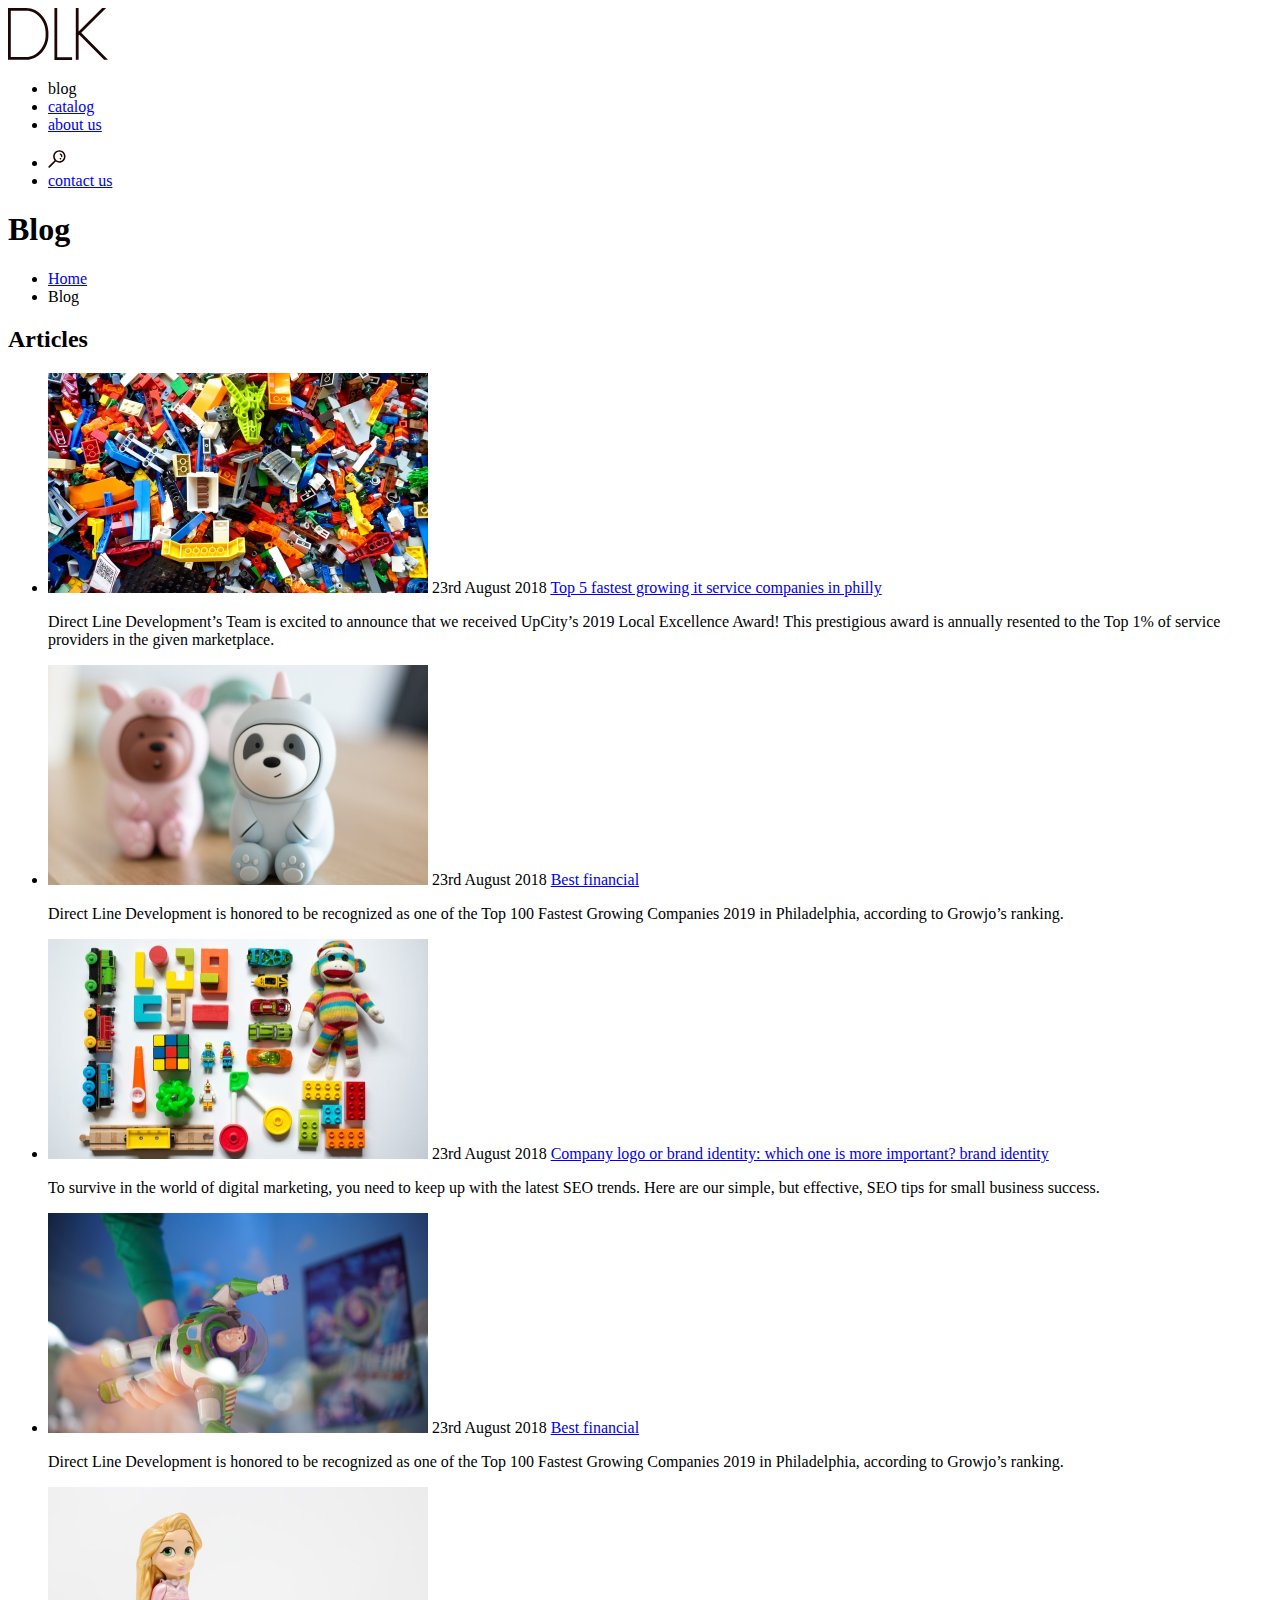
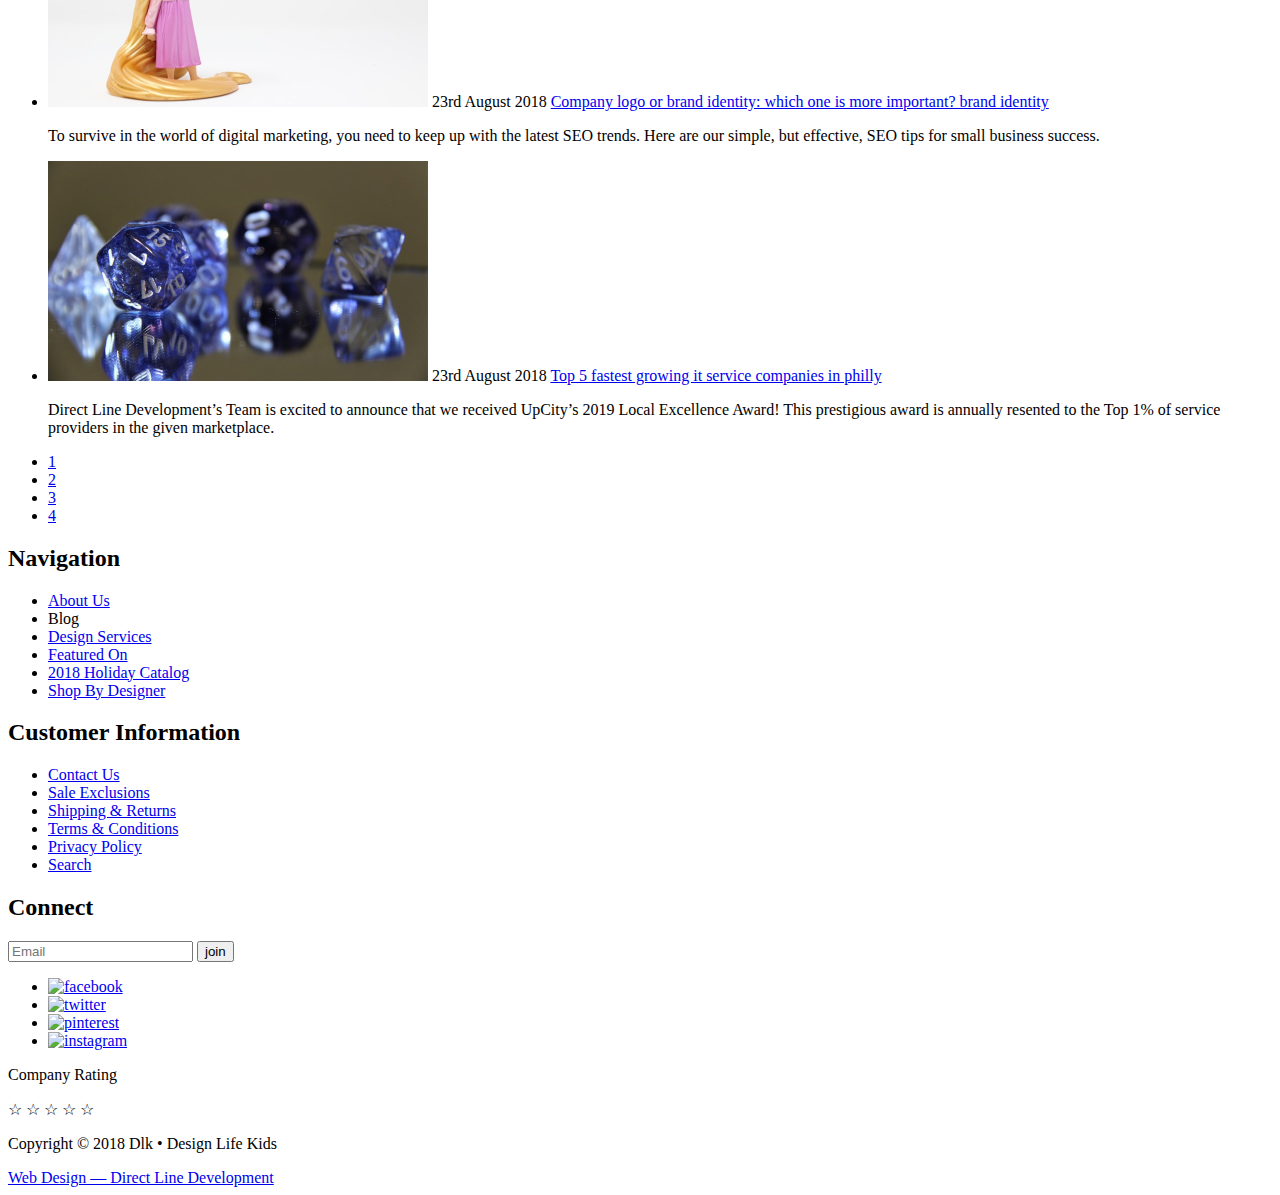
==== folders/Blog/index.html @ 5eca7ed5 "страница Blog" ====
<!DOCTYPE html>
<html lang="en">
  <head>
    <meta charset="UTF-8">
    <title>Design Life Kids</title>
  </head>
  <body>
    <header>
      <a href="/Index.html">
        <img class="header-log" src="/images/logo.svg" alt="logo">
      </a>
      <nav class="header-nav">
        <ul>
          <li>blog</li>
          <li><a class="link" href="/folders/CategoryProducts/index.html">catalog</a></li>
          <li><a class="link" href="#">about us</a></li>
        </ul>
        <ul>
          <li><a href="#">
            <img class="header-button header-search-button" src="/images/search.svg" alt="search">
          </a></li>
          <li><a class="link" href="/folders/Contact  Us/Index.html">contact us</a></li>
        </ul>
      </nav>
    </header> 
    <main>
      <h1 class="title">Blog</h1>
      <div class="breadcrumbs">
        <ul class="breadcrumbs">
          <li><a class="breadcrumbs-link" href="/Index.html">Home</a></li>
          <li>Blog</li>
        </ul>
      </div>
      <article class="blogs">
        <h2 class="hidden">Articles</h2>
        <ul>
          <li class="blog">
            <img class="blog-img" src="/images/blog1.jpg" alt="Top 5 companies">
          <span class="blog-date">23rd August 2018</span>
          <a class="blog-link" href="#">Top 5 fastest growing it
          service companies in philly</a>
          <p class="blog-text">Direct Line Development’s Team is excited to
            announce that we received UpCity’s 2019 Local
            Excellence Award! This prestigious award is annually
            resented to the Top 1% of service providers in the
            given marketplace.</p>
          </li>
          <li class="blog">
            <img class="blog-img" src="/images/blog2.jpg" alt="Best financial">
          <span class="blog-date">23rd August 2018</span>
          <a class="blog-link" href="#">Best financial</a>
            <p class="blog-text">Direct Line Development is honored to be recognized
              as one of the Top 100 Fastest Growing Companies 2019
              in Philadelphia, according to Growjo’s ranking.</p>
          </li>
          <li class="blog">
            <img class="blog-img" src="/images/blog3.jpg" alt="Brand identity">
          <span class="blog-date">23rd August 2018</span>
          <a class="blog-link" href="#">Company logo or brand identity:
            which one is more important? brand identity</a>
            <p class="blog-text">To survive in the world of digital marketing, you
            need to keep up with the latest SEO trends. Here are
            our simple, but effective, SEO tips for small business success.</p>
          </li>
          <li class="blog">
            <img class="blog-img" src="/images/blog4.jpg" alt="Best financial">
          <span class="blog-date">23rd August 2018</span>
          <a class="blog-link" href="#">Best financial</a>
            <p class="blog-text">Direct Line Development is honored to be recognized
              as one of the Top 100 Fastest Growing Companies 2019
              in Philadelphia, according to Growjo’s ranking.</p>
          </li>  
          <li class="blog">
            <img class="blog-img" src="/images/blog5.jpg" alt="Brand identity">
          <span class="blog-date">23rd August 2018</span>
          <a class="blog-link" href="#">Company logo or brand identity:
            which one is more important? brand identity</a>
            <p class="blog-text">To survive in the world of digital marketing, you
            need to keep up with the latest SEO trends. Here are
            our simple, but effective, SEO tips for small business success.</p>
          </li>
          <li class="blog">
            <img class="blog-img" src="/images/blog6.jpg" alt="Top 5 companies">
          <span class="blog-date">23rd August 2018</span>
          <a class="blog-link" href="#">Top 5 fastest growing it
          service companies in philly</a>
          <p class="blog-text">Direct Line Development’s Team is excited to
            announce that we received UpCity’s 2019 Local
            Excellence Award! This prestigious award is annually
            resented to the Top 1% of service providers in the
            given marketplace.</p>
          </li>
        </ul>
      </article>
      <ul class="pagination-list">
        <li><a class="pagination-link-active" href="#">1</a></li>
        <li><a class="pagination-link" href="#">2</a></li>
        <li><a class="pagination-link" href="#">3</a></li>
        <li><a class="pagination-link" href="#">4</a></li>
      </ul>
    </main>
    <footer class="footer">
        <section class="navigation">
          <h2 class="navigation-title">Navigation</h2>
          <ul class="navigation-list">
            <li><a class="navigation-link" href="#">About Us</a></li>
            <li>Blog</li>
            <li><a class="navigation-link" href="#">Design Services</a></li>
            <li><a class="navigation-link" href="#">Featured On</a></li>
            <li><a class="navigation-link" href="#">2018 Holiday Catalog</a></li>
            <li><a class="navigation-link" href="#">Shop By Designer</a></li>          
          </ul>
        </section>
        <section class="customer-information">
          <h2 class="customer-information-title">Customer Information</h2>
          <ul class="customer-information-list">
            <li><a class="customer-information-link" href="#">Contact Us</a></li>
            <li><a class="customer-information-link" href="#">Sale Exclusions</a></li>
            <li><a class="customer-information-link" href="#">Shipping & Returns</a></li>
            <li><a class="customer-information-link" href="#">Terms & Conditions</a></li>
            <li><a class="customer-information-link" href="#">Privacy Policy</a></li>
            <li><a class="customer-information-link" href="#">Search</a></li>
          </ul>
        </section>
        <section class="connect">
          <h2 class="connect-title">Connect</h2>
          <form action="#">          
            <input placeholder="Email" id="email" type="email" name="email">       
            <button type="submit">join</button>          
          </form>
          <ul class="social_link">
            <li><a href="#"><img class="social-img" src="/images/facebook.svg" alt="facebook" aria-label="facebook"></a></li>
            <li><a href="#"><img class="social-img" src="/images/twitter.svg" alt="twitter" aria-label="twitter"></a></li>
            <li><a href="#"><img class="social-img" src="/images/pinterest.svg" alt="pinterest" aria-label="pinterest"></a></li>
            <li><a href="#"><img class="social-img" src="/images/instagram.svg" alt="instagram" aria-label="instagram"></a></li>
          </ul>
        </section>
        <div class="rating">
          <p class="rating">Company Rating</p>
          <span class="rating">&#9734;</span>
          <span class="rating">&#9734;</span>
          <span class="rating">&#9734;</span>
          <span class="rating">&#9734;</span>
          <span class="rating">&#9734;</span>
        </div>
        <p class="copyright">Copyright © 2018 Dlk • Design Life Kids</p>
        <a class="web design-link" href="#">Web Design — Direct Line Development</a>
    </footer>
  </body>
</html>
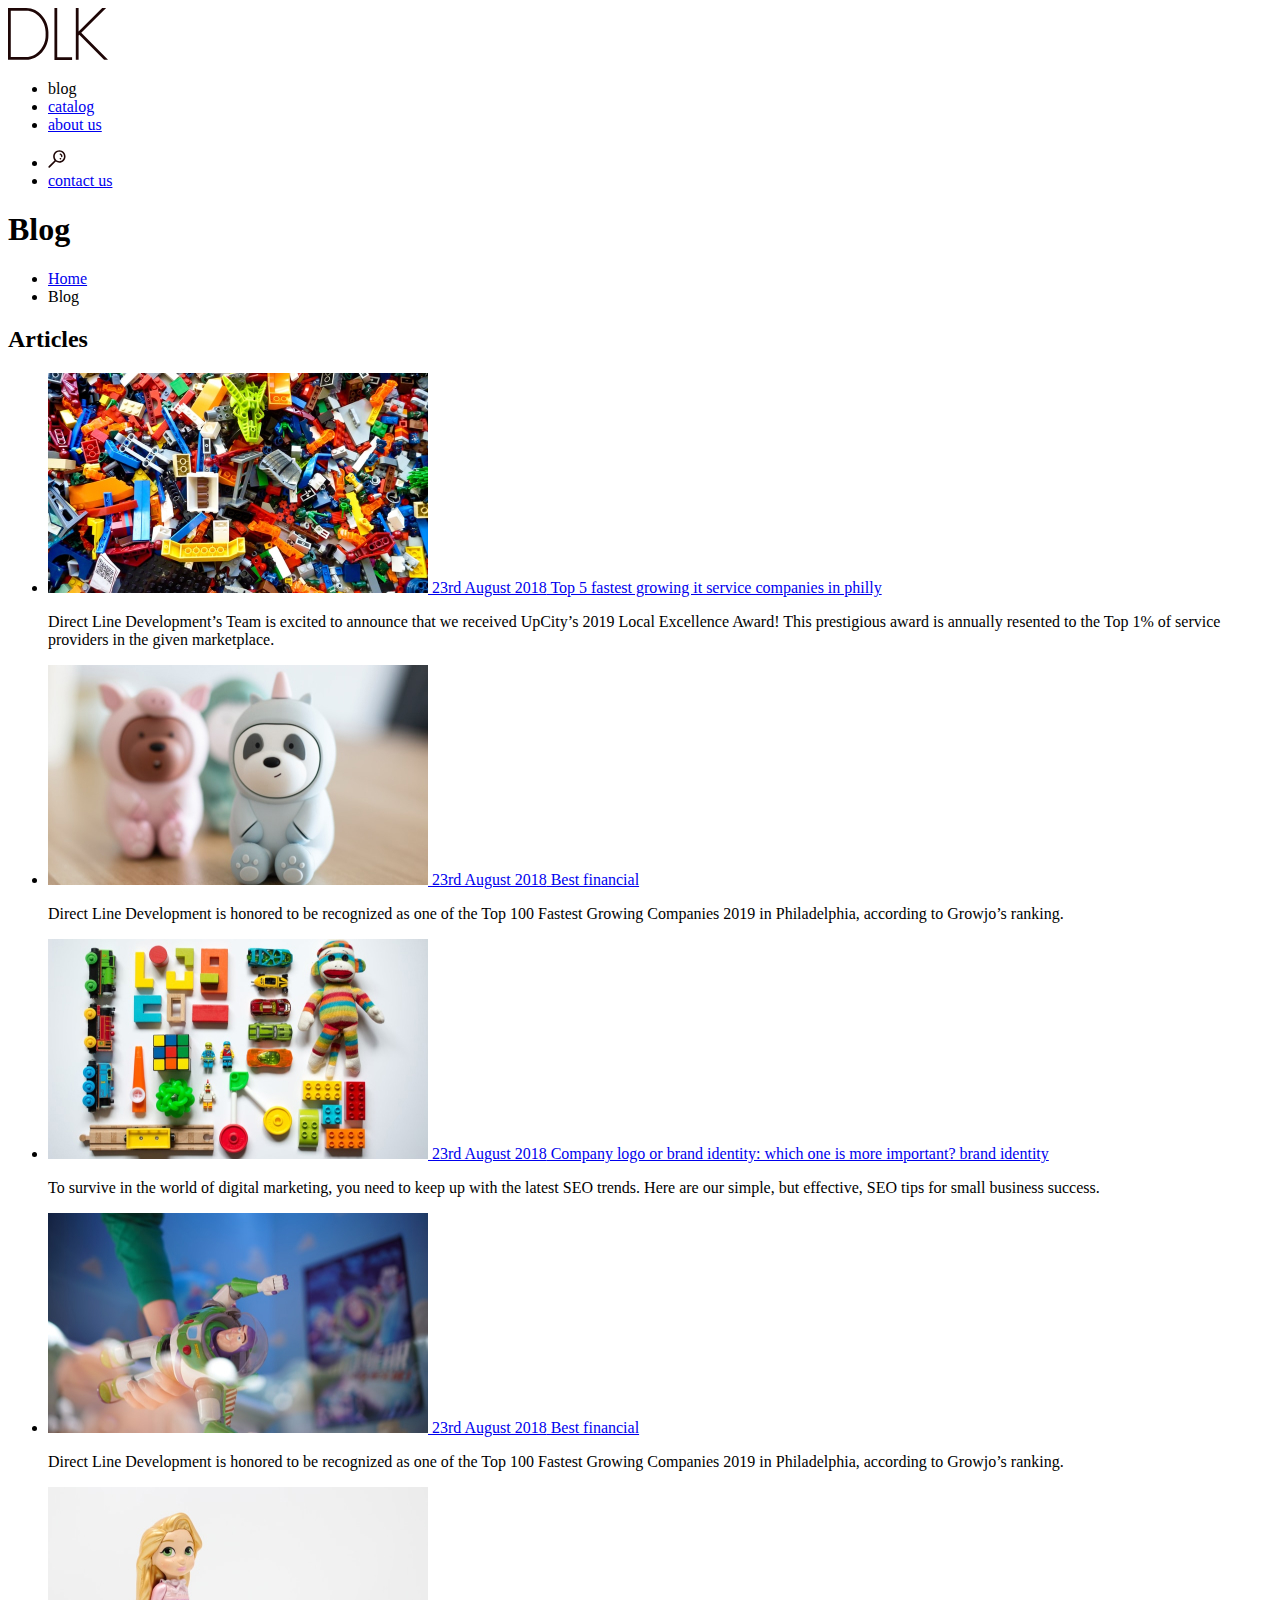
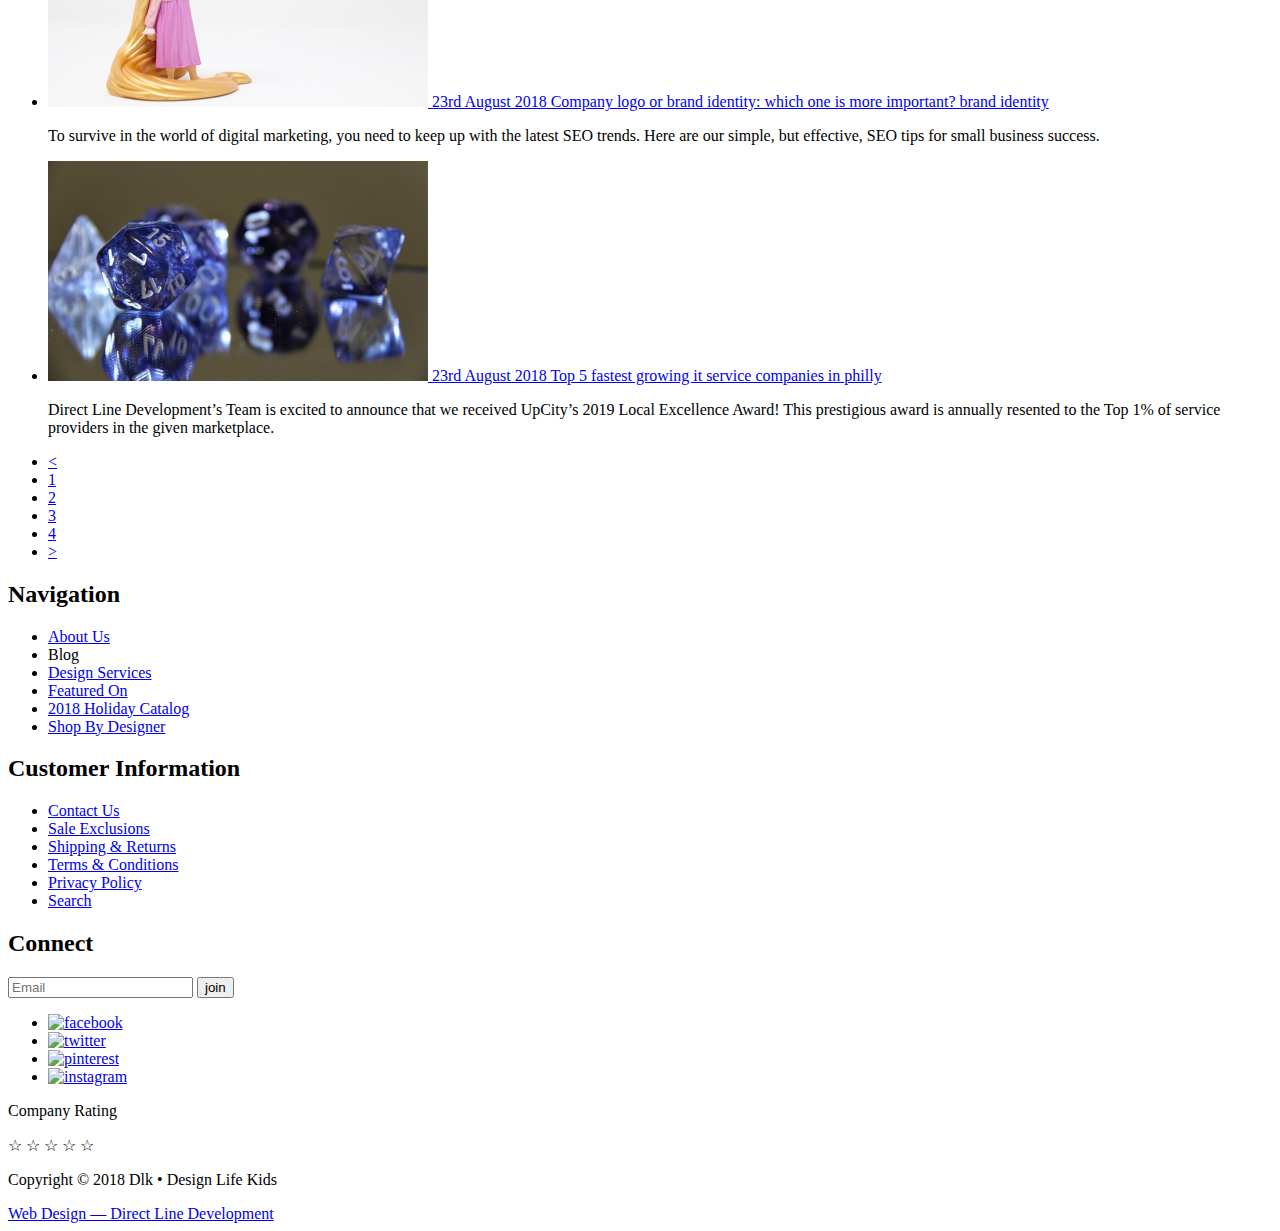
==== commit 79f80173: "добавил кнопки/ссылки вперед/назад" ====
--- a/folders/Blog/index.html
+++ b/folders/Blog/index.html
@@ -35,10 +35,11 @@
         <h2 class="hidden">Articles</h2>
         <ul>
           <li class="blog">
+          <a class="blog-link" href="#">
             <img class="blog-img" src="/images/blog1.jpg" alt="Top 5 companies">
-          <span class="blog-date">23rd August 2018</span>
-          <a class="blog-link" href="#">Top 5 fastest growing it
-          service companies in philly</a>
+            <span class="blog-date">23rd August 2018</span>
+            Top 5 fastest growing it service companies in philly
+          </a>
           <p class="blog-text">Direct Line Development’s Team is excited to
             announce that we received UpCity’s 2019 Local
             Excellence Award! This prestigious award is annually
@@ -46,44 +47,55 @@
             given marketplace.</p>
           </li>
           <li class="blog">
+          <a class="blog-link" href="#">
             <img class="blog-img" src="/images/blog2.jpg" alt="Best financial">
-          <span class="blog-date">23rd August 2018</span>
-          <a class="blog-link" href="#">Best financial</a>
+            <span class="blog-date">23rd August 2018</span>
+            Best financial
+          </a>
             <p class="blog-text">Direct Line Development is honored to be recognized
               as one of the Top 100 Fastest Growing Companies 2019
-              in Philadelphia, according to Growjo’s ranking.</p>
+              in Philadelphia, according to Growjo’s ranking.
+            </p>
           </li>
           <li class="blog">
+          <a class="blog-link" href="#">
             <img class="blog-img" src="/images/blog3.jpg" alt="Brand identity">
-          <span class="blog-date">23rd August 2018</span>
-          <a class="blog-link" href="#">Company logo or brand identity:
-            which one is more important? brand identity</a>
+            <span class="blog-date">23rd August 2018</span>
+          Company logo or brand identity: which one is more important? brand identity
+          </a>
+            <p class="blog-text">To survive in the world of digital marketing, you
+              need to keep up with the latest SEO trends. Here are
+              our simple, but effective, SEO tips for small business success.
+            </p>
+          </li>
+          <li class="blog">
+          <a class="blog-link" href="#">
+            <img class="blog-img" src="/images/blog4.jpg" alt="Best financial">
+            <span class="blog-date">23rd August 2018</span>
+          Best financial
+          </a>
+            <p class="blog-text">Direct Line Development is honored to be recognized
+              as one of the Top 100 Fastest Growing Companies 2019
+              in Philadelphia, according to Growjo’s ranking.
+            </p>
+          </li>  
+          <li class="blog">
+          <a class="blog-link" href="#">
+            <img class="blog-img" src="/images/blog5.jpg" alt="Brand identity">
+            <span class="blog-date">23rd August 2018</span>
+          Company logo or brand identity: which one is more important? brand identity
+          </a>
             <p class="blog-text">To survive in the world of digital marketing, you
             need to keep up with the latest SEO trends. Here are
-            our simple, but effective, SEO tips for small business success.</p>
+            our simple, but effective, SEO tips for small business success.
+            </p>
           </li>
           <li class="blog">
-            <img class="blog-img" src="/images/blog4.jpg" alt="Best financial">
-          <span class="blog-date">23rd August 2018</span>
-          <a class="blog-link" href="#">Best financial</a>
-            <p class="blog-text">Direct Line Development is honored to be recognized
-              as one of the Top 100 Fastest Growing Companies 2019
-              in Philadelphia, according to Growjo’s ranking.</p>
-          </li>  
-          <li class="blog">
-            <img class="blog-img" src="/images/blog5.jpg" alt="Brand identity">
-          <span class="blog-date">23rd August 2018</span>
-          <a class="blog-link" href="#">Company logo or brand identity:
-            which one is more important? brand identity</a>
-            <p class="blog-text">To survive in the world of digital marketing, you
-            need to keep up with the latest SEO trends. Here are
-            our simple, but effective, SEO tips for small business success.</p>
-          </li>
-          <li class="blog">
+          <a class="blog-link" href="#">
             <img class="blog-img" src="/images/blog6.jpg" alt="Top 5 companies">
-          <span class="blog-date">23rd August 2018</span>
-          <a class="blog-link" href="#">Top 5 fastest growing it
-          service companies in philly</a>
+            <span class="blog-date">23rd August 2018</span>
+          Top 5 fastest growing it service companies in philly
+          </a>
           <p class="blog-text">Direct Line Development’s Team is excited to
             announce that we received UpCity’s 2019 Local
             Excellence Award! This prestigious award is annually
@@ -93,10 +105,13 @@
         </ul>
       </article>
       <ul class="pagination-list">
+        <li><a class="pagination-button" href="#"><</a></li> 
         <li><a class="pagination-link-active" href="#">1</a></li>
         <li><a class="pagination-link" href="#">2</a></li>
         <li><a class="pagination-link" href="#">3</a></li>
         <li><a class="pagination-link" href="#">4</a></li>
+        <li><a class="pagination-button" href="#">></a></li> 
+
       </ul>
     </main>
     <footer class="footer">
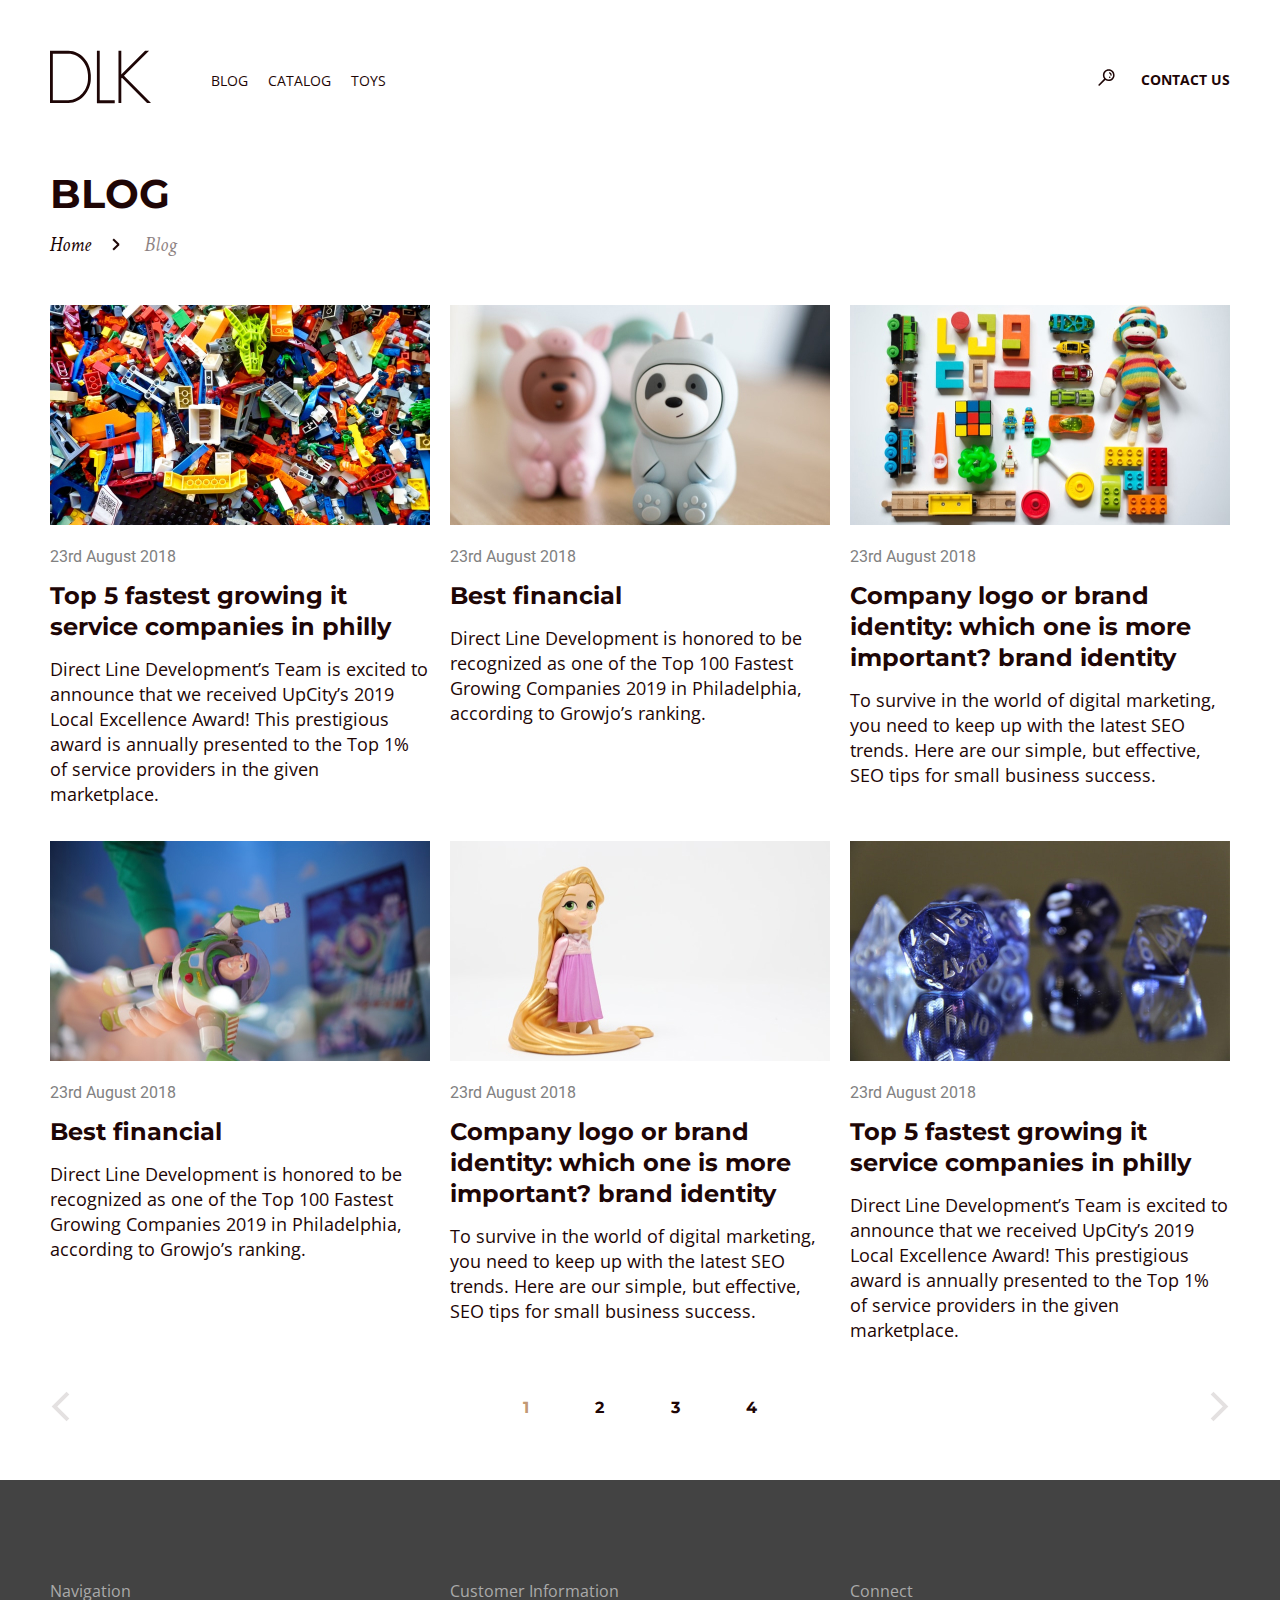
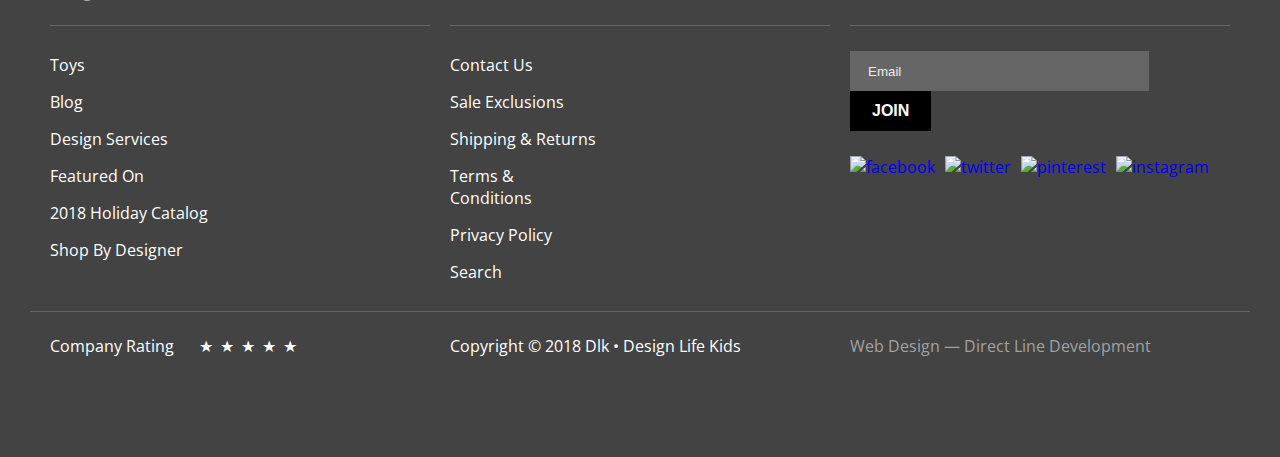
==== commit e8f50b50: "доработана с  Pixel Perfect" ====
--- a/folders/Blog/index.html
+++ b/folders/Blog/index.html
@@ -3,54 +3,61 @@
   <head>
     <meta charset="UTF-8">
     <title>Design Life Kids</title>
+    <link href="https://fonts.googleapis.com/css?family=Crimson+Text:400i,700i%7CMontserrat:300,700%7COpen+Sans:400,700%7CRoboto&display=swap" rel="stylesheet">    
+    <link rel="stylesheet" href="https://cdnjs.cloudflare.com/ajax/libs/normalize/8.0.1/normalize.min.css">
+    <link rel="stylesheet" href="/common.css">
+    <link rel="stylesheet" href="/folders/Blog/style.css">
   </head>
   <body>
-    <header>
-      <a href="/Index.html">
-        <img class="header-log" src="/images/logo.svg" alt="logo">
+    <header class="header container">
+      <a href="/index.html">
+        <img class="header-log" src="/images/logo.svg" alt="logo" />
       </a>
       <nav class="header-nav">
-        <ul>
-          <li>blog</li>
+        <ul class="header-list-links list-point-none">
+          <li><a class="link" href="#">blog</a></li>
           <li><a class="link" href="/folders/CategoryProducts/index.html">catalog</a></li>
-          <li><a class="link" href="#">about us</a></li>
+          <li><a class="link" href="/folders/Toys/index.html">toys</a></li>
         </ul>
-        <ul>
+        <ul class="header-list-contacts list-point-none">
           <li><a href="#">
-            <img class="header-button header-search-button" src="/images/search.svg" alt="search">
+            <img class="header-button header-search-button" src="/images/search.svg" alt="search" width="17" height="17">
           </a></li>
-          <li><a class="link" href="/folders/Contact  Us/Index.html">contact us</a></li>
-        </ul>
+          <li><a class="contact-link" href="/folders/ContactUs/index.html">contact us</a></li>
+        </ul>      
       </nav>
     </header> 
     <main>
-      <h1 class="title">Blog</h1>
-      <div class="breadcrumbs">
-        <ul class="breadcrumbs">
-          <li><a class="breadcrumbs-link" href="/Index.html">Home</a></li>
-          <li>Blog</li>
+      <h1 class="title container">Blog</h1>
+      <div class="breadcrumbs container">
+        <ul class="breadcrumbs list-point-none">
+          <li><a class="breadcrumbs-link" href="/index.html">Home</a></li>
+          <li class="breadcrumbs-item"></li>
+          <li class="breadcrumbs-active">Blog</li>
         </ul>
       </div>
-      <article class="blogs">
+      <article class="blogs container">
         <h2 class="hidden">Articles</h2>
-        <ul>
+        <ul class="list-point-none blogs-list">
           <li class="blog">
           <a class="blog-link" href="#">
-            <img class="blog-img" src="/images/blog1.jpg" alt="Top 5 companies">
+            <img class="blog-img" src="/images/blog1.jpg" alt="Top 5 companies" width="380" height="220">
             <span class="blog-date">23rd August 2018</span>
-            Top 5 fastest growing it service companies in philly
+            <br>
+            <span class="blog-title">Top 5 fastest growing it service companies in philly</span> 
           </a>
           <p class="blog-text">Direct Line Development’s Team is excited to
             announce that we received UpCity’s 2019 Local
             Excellence Award! This prestigious award is annually
-            resented to the Top 1% of service providers in the
+            presented to the Top 1% of service providers in the
             given marketplace.</p>
           </li>
           <li class="blog">
           <a class="blog-link" href="#">
-            <img class="blog-img" src="/images/blog2.jpg" alt="Best financial">
+            <img class="blog-img" src="/images/blog2.jpg" alt="Best financial" width="380" height="220">
             <span class="blog-date">23rd August 2018</span>
-            Best financial
+            <br>
+            <span class="blog-title">Best financial</span>
           </a>
             <p class="blog-text">Direct Line Development is honored to be recognized
               as one of the Top 100 Fastest Growing Companies 2019
@@ -59,9 +66,10 @@
           </li>
           <li class="blog">
           <a class="blog-link" href="#">
-            <img class="blog-img" src="/images/blog3.jpg" alt="Brand identity">
+            <img class="blog-img" src="/images/blog3.jpg" alt="Brand identity" width="380" height="220">
             <span class="blog-date">23rd August 2018</span>
-          Company logo or brand identity: which one is more important? brand identity
+            <br>
+            <span class="blog-title">Company logo or brand identity: which one is more important? brand identity</span>
           </a>
             <p class="blog-text">To survive in the world of digital marketing, you
               need to keep up with the latest SEO trends. Here are
@@ -70,9 +78,10 @@
           </li>
           <li class="blog">
           <a class="blog-link" href="#">
-            <img class="blog-img" src="/images/blog4.jpg" alt="Best financial">
+            <img class="blog-img" src="/images/blog4.jpg" alt="Best financial" width="380" height="220">
             <span class="blog-date">23rd August 2018</span>
-          Best financial
+            <br>
+            <span class="blog-title">Best financial</span>
           </a>
             <p class="blog-text">Direct Line Development is honored to be recognized
               as one of the Top 100 Fastest Growing Companies 2019
@@ -81,10 +90,10 @@
           </li>  
           <li class="blog">
           <a class="blog-link" href="#">
-            <img class="blog-img" src="/images/blog5.jpg" alt="Brand identity">
+            <img class="blog-img" src="/images/blog5.jpg" alt="Brand identity" width="380" height="220">
             <span class="blog-date">23rd August 2018</span>
-          Company logo or brand identity: which one is more important? brand identity
-          </a>
+            <br>
+            <span class="blog-title">Company logo or brand identity: which one is more important? brand identity</span>          </a>
             <p class="blog-text">To survive in the world of digital marketing, you
             need to keep up with the latest SEO trends. Here are
             our simple, but effective, SEO tips for small business success.
@@ -92,74 +101,82 @@
           </li>
           <li class="blog">
           <a class="blog-link" href="#">
-            <img class="blog-img" src="/images/blog6.jpg" alt="Top 5 companies">
+            <img class="blog-img" src="/images/blog6.jpg" alt="Top 5 companies" width="380" height="220">
             <span class="blog-date">23rd August 2018</span>
-          Top 5 fastest growing it service companies in philly
+            <br>
+            <span class="blog-title">Top 5 fastest growing it service companies in philly</span> 
           </a>
           <p class="blog-text">Direct Line Development’s Team is excited to
             announce that we received UpCity’s 2019 Local
             Excellence Award! This prestigious award is annually
-            resented to the Top 1% of service providers in the
+            presented to the Top 1% of service providers in the
             given marketplace.</p>
           </li>
         </ul>
       </article>
-      <ul class="pagination-list">
-        <li><a class="pagination-button" href="#"><</a></li> 
-        <li><a class="pagination-link-active" href="#">1</a></li>
-        <li><a class="pagination-link" href="#">2</a></li>
-        <li><a class="pagination-link" href="#">3</a></li>
-        <li><a class="pagination-link" href="#">4</a></li>
-        <li><a class="pagination-button" href="#">></a></li> 
-
-      </ul>
+      <div class="pagination-links container">
+        <button class="pagination-arrow arrow-left" type="button"></button>
+          <ul class="pagination-list list-point-none">
+            <li><a class="pagination-link-active" href="#">1</a></li>
+            <li><a class="pagination-link" href="#">2</a></li>
+            <li><a class="pagination-link" href="#">3</a></li>
+            <li><a class="pagination-link" href="#">4</a></li>
+          </ul>
+        <button class="pagination-arrow arrow-right" type="button"></button>
+      </div>
     </main>
     <footer class="footer">
-        <section class="navigation">
-          <h2 class="navigation-title">Navigation</h2>
-          <ul class="navigation-list">
-            <li><a class="navigation-link" href="#">About Us</a></li>
-            <li>Blog</li>
-            <li><a class="navigation-link" href="#">Design Services</a></li>
-            <li><a class="navigation-link" href="#">Featured On</a></li>
-            <li><a class="navigation-link" href="#">2018 Holiday Catalog</a></li>
-            <li><a class="navigation-link" href="#">Shop By Designer</a></li>          
-          </ul>
-        </section>
-        <section class="customer-information">
-          <h2 class="customer-information-title">Customer Information</h2>
-          <ul class="customer-information-list">
-            <li><a class="customer-information-link" href="#">Contact Us</a></li>
-            <li><a class="customer-information-link" href="#">Sale Exclusions</a></li>
-            <li><a class="customer-information-link" href="#">Shipping & Returns</a></li>
-            <li><a class="customer-information-link" href="#">Terms & Conditions</a></li>
-            <li><a class="customer-information-link" href="#">Privacy Policy</a></li>
-            <li><a class="customer-information-link" href="#">Search</a></li>
-          </ul>
-        </section>
-        <section class="connect">
-          <h2 class="connect-title">Connect</h2>
-          <form action="#">          
-            <input placeholder="Email" id="email" type="email" name="email">       
-            <button type="submit">join</button>          
-          </form>
-          <ul class="social_link">
-            <li><a href="#"><img class="social-img" src="/images/facebook.svg" alt="facebook" aria-label="facebook"></a></li>
-            <li><a href="#"><img class="social-img" src="/images/twitter.svg" alt="twitter" aria-label="twitter"></a></li>
-            <li><a href="#"><img class="social-img" src="/images/pinterest.svg" alt="pinterest" aria-label="pinterest"></a></li>
-            <li><a href="#"><img class="social-img" src="/images/instagram.svg" alt="instagram" aria-label="instagram"></a></li>
-          </ul>
-        </section>
-        <div class="rating">
-          <p class="rating">Company Rating</p>
-          <span class="rating">&#9734;</span>
-          <span class="rating">&#9734;</span>
-          <span class="rating">&#9734;</span>
-          <span class="rating">&#9734;</span>
-          <span class="rating">&#9734;</span>
+      <div class="footer-links container">
+      <section class="navigation">
+        <h2 class="navigation-title">Navigation</h2>
+        <ul class="navigation-list  list-point-none">
+          <li><a class="navigation-link" href="/folders/Toys/index.html">Toys</a></li>
+          <li><a class="navigation-link" href="#">Blog</a></li>
+          <li><a class="navigation-link" href="#">Design Services</a></li>
+          <li><a class="navigation-link" href="#">Featured On</a></li>
+          <li><a class="navigation-link" href="#">2018 Holiday Catalog</a></li>
+          <li><a class="navigation-link" href="#">Shop By Designer</a></li>          
+        </ul>
+      </section>
+      <section class="customer-information">
+        <h2 class="customer-information-title">Customer Information</h2>
+        <ul class="customer-information-list list-point-none">
+          <li><a class="customer-information-link" href="/folders/ContactUs/index.html">Contact Us</a></li>
+          <li><a class="customer-information-link" href="#">Sale Exclusions</a></li>
+          <li><a class="customer-information-link" href="#">Shipping & Returns</a></li>
+          <li><a class="customer-information-link" href="#">Terms & Conditions</a></li>
+          <li><a class="customer-information-link" href="#">Privacy Policy</a></li>
+          <li><a class="customer-information-link" href="#">Search</a></li>
+        </ul>
+      </section>
+      <section class="connect">
+        <h2 class="connect-title">Connect</h2>
+        <form class="form-email" action="#">
+          <label class="email">          
+          <input placeholder="Email" type="email" name="email" class="email-input">       
+          </label>
+          <button class="email-button button" type="submit">join</button>          
+        </form>
+        <ul class="social-link list-point-none">
+          <li><a href="#"><img class="social-img" src="/images/facebook.svg" alt="facebook" aria-label="facebook" width="30" height="30"></a></li>
+          <li><a href="#"><img class="social-img" src="/images/twitter.svg" alt="twitter" aria-label="twitter" width="30" height="30"></a></li>
+          <li><a href="#"><img class="social-img" src="/images/pinterest.svg" alt="pinterest" aria-label="pinterest" width="30" height="30"></a></li>
+          <li><a href="#"><img class="social-img" src="/images/instagram.svg" alt="instagram" aria-label="instagram" width="30" height="30"></a></li>
+        </ul>
+      </section>
+      </div>
+      <div class="footer-information container">
+        <div class="company-rating">
+          <p class="rating-text">Company Rating</p>
+          <span class="rating-star"></span>
+          <span class="rating-star"></span>
+          <span class="rating-star"></span>
+          <span class="rating-star"></span>
+          <span class="rating-star rating-star_deactive"></span>
         </div>
         <p class="copyright">Copyright © 2018 Dlk • Design Life Kids</p>
-        <a class="web design-link" href="#">Web Design — Direct Line Development</a>
+        <a class="web-design-link" href="#">Web Design — Direct Line Development</a>
+      </div>
     </footer>
   </body>
 </html>--- a/common.css
+++ b/common.css
@@ -0,0 +1,565 @@
+
+body {
+  font-family: 'Open Sans', 'lato', sans-serif;
+}
+
+body {
+  margin: 0;
+}
+
+a {
+  text-decoration: none;
+}
+
+html {
+  box-sizing: border-box;
+}
+
+*,
+*::before,
+*::after {
+  box-sizing: inherit;
+}
+
+img {
+  max-width: 100%;
+}
+
+.container {
+  margin: 0 auto;
+  width: 100%;
+  max-width: 1220px;
+  padding: 0 20px;
+}
+
+.button {
+  font-weight: bold;
+  font-size: 16px;
+  line-height: 22px;
+  text-transform: uppercase;
+  color: #FFFFFF;
+  display: flex;
+  padding: 9px 22px;
+  background-color:  #000000;
+  border: 0;
+  outline: none;
+}
+
+.button:hover {
+  background-color: #C29974;
+  cursor: pointer;
+}
+
+.button:focus {
+  background-color: #C29974;
+  cursor: pointer;
+}
+
+
+.button:active {
+  background-color: #CFAF91;
+  cursor: none;
+}
+
+.list-point-none {
+  list-style-type: none;
+  padding-left: 0;
+}
+
+.hidden {
+  display: none;
+}
+
+/* header */
+
+.header {
+  display: flex;
+  padding-top: 50px;
+  padding-bottom: 40px;
+}
+
+.header-log {
+  width: 110px;
+  height: 54px;
+  opacity: 1;
+}
+
+.header-log:hover {
+  opacity: 0.5;
+}
+
+.header-log:active {
+  opacity: 0.1;
+}
+
+.header-nav {
+  display: flex;
+  width: 100%;
+  justify-content: space-between;
+}
+
+.header-list-links {
+  display: flex;
+  margin-left: 60px;
+  align-items: center;
+}
+
+.header-list-contacts {
+  display: flex;
+  justify-content: space-between;  
+  align-items: center;
+}
+
+.contact-link {
+  margin-left: 26px;
+  opacity: 1;
+}
+
+.contact-link:hover {
+  opacity: 0.5;
+}
+
+.contact-link:active {
+  opacity: 0.1;
+}
+
+.link {
+  font-size: 14px;
+  line-height: 19px;
+  text-transform: uppercase;
+  color: #1E0606;
+  margin-right: 20px;
+  opacity: 1;
+
+}
+
+.link:hover {
+  opacity: 0.5;
+}
+
+.link:active {
+  opacity: 0.1;
+}
+
+.header-button {
+  opacity: 1;
+}
+
+.header-button:hover {
+  opacity: 0.5;
+}
+
+.header-button:active {
+  opacity: 0.1;
+}
+
+.contact-link {
+  font-weight: bold;
+  font-size: 14px;
+  line-height: 19px;
+  display: flex;
+  align-items: center;
+  text-transform: uppercase;
+  color: #1E0606;
+}
+
+/* footer */
+
+.footer {
+  background-color: #434343;
+  margin-top: 60px;
+}
+
+.footer-links {
+  display: flex;
+  flex-wrap: wrap;
+  justify-content: space-between;
+  
+}
+
+.navigation {
+  width: 380px;
+}
+
+.navigation-title {
+  font-size: 16px;
+  font-weight: normal;
+  line-height: 22px;
+  color: #AAAAAA;
+  padding: 23px 0px;
+  margin-top: 77px;
+  border-bottom: 1px solid  #666666;
+  margin-bottom: 28px;
+}
+
+.navigation-link {
+  display: flex;
+  font-size: 16px;
+  line-height: 22px;
+  color: #FFFFFF;
+  padding-bottom: 15px;
+  width: 158px;
+}
+
+.navigation-link:hover {
+  opacity: .5;
+}
+
+.navigation-link:focus {
+  opacity: .5;
+  outline: none;
+}
+
+.navigation-link:active {
+  opacity: .2;
+  cursor: none;
+}
+
+.customer-information {
+  width: 380px;
+  
+}
+
+.customer-information-title {
+  padding: 23px 0px;
+  margin-top: 77px;
+  border-bottom: 1px solid  #666666;
+  margin-bottom: 28px;
+  width: 380px;
+  font-size: 16px;
+  font-weight: normal;
+  line-height: 22px;
+  color: #AAAAAA  
+}
+
+.customer-information-link {
+  display: flex;
+  font-size: 16px;
+  line-height: 22px;
+  color: #FFFFFF;
+  padding-bottom: 15px;
+  width: 148px;
+}
+
+.customer-information-link:hover {
+  opacity: .5;
+}
+
+.customer-information-link:active {
+  opacity: .2;
+  cursor: none;
+}
+
+.customer-information-link:focus {
+  opacity: .5;
+  outline: none;
+}
+
+.connect {
+  width: 380px;
+}
+
+.connect-title{
+  font-weight: normal;
+  font-size: 16px;
+  line-height: 22px;
+  color: #AAAAAA;
+  padding: 23px 0px;
+  margin-top: 77px;
+  border-bottom: 1px solid  #666666;
+}
+
+.form-email {
+  display: flex;
+  flex-wrap: wrap;
+  padding-top: 12px;
+}
+
+.email-input::-webkit-input-placeholder {
+  color: #EBEBEB;
+  padding-left: 15px;
+}
+
+.email-input {
+  background: #666666;
+  width: 299px;
+  height: 40px;
+  border: 1px solid transparent;
+  outline: none;
+}
+
+.email-input:hover {
+  background: #666666;
+  border-color: #FFFDFD;
+  cursor: pointer;
+}
+
+.email-input:focus {
+  background: #666666;
+  border-color: #FFFDFD;
+  cursor: pointer;
+}
+
+.email-input:active::-webkit-input-placeholder {
+  background: #FFFFFF;
+  border: 1px solid #666666;
+  cursor: none;
+  color: #1E0606;
+  padding: 14px;
+}
+
+.email-button {
+  border: 0px;
+}
+
+.social-link {
+  display: flex;
+  padding: 9px 0px;
+}
+
+.social-img {
+  margin-right: 10px;
+}
+
+.social-img:hover {
+  background: #666666;
+  border-radius: 15px;
+  cursor: pointer;
+  opacity: .6;
+}
+
+.social-img:focus {
+  background: #666666;
+  border-radius: 15px;
+  cursor: pointer;
+  opacity: .6;
+  outline: none;
+}
+
+.social-img:active {
+  background: #666666;
+  border-radius: 15px;
+  cursor: none;
+  opacity: .3;
+
+}
+
+.footer-information {
+  display: flex;
+  flex-wrap: wrap;
+  justify-content: space-between;
+  border-top: 1px solid  #666666;
+  padding-bottom: 84px;
+  margin-top: -3px;
+}
+
+.company-rating{
+  font-size: 16px;
+  line-height: 22px;
+  display: flex;
+  align-items: center;
+  color: #FFFFFF;
+  width: 380px;
+  padding-top: 7px;
+}
+
+.company-rating:hover {
+  color: #C29974;
+  cursor: pointer;
+}
+
+.company-rating:active {
+  color: #C29974;
+  cursor: none;
+}
+
+.rating-text {
+  padding-right: 25px;
+}
+
+.rating-star {
+  padding-right: 7px;
+}
+
+.rating-star:before {
+	content: '★';
+}
+
+.rating-star_deactive {
+  color: #FFFFFF;
+}
+
+.copyright{
+  font-size: 16px;
+  line-height: 22px;
+  display: flex;
+  align-items: center;
+  color: #FFFFFF;
+  padding-top: 7px;
+  width: 380px;
+}
+
+.web-design-link{
+  font-size: 16px;
+  line-height: 22px;
+  display: flex;
+  align-items: center;
+  color: #A2A2A2;
+  padding-top: 7px;
+  width: 380px;
+}
+
+.web-design-link:hover {
+  text-decoration-line: underline;
+  color: #FFFFFF;
+}
+
+.web-design-link:focus {
+  text-decoration-line: underline;
+  color: #FFFFFF;
+  outline: none;
+}
+
+.web-design-link:active {
+  text-decoration-line: underline;
+  color: #FFFFFF;
+  cursor: none;
+}
+
+/* Form */
+
+.form-label-text {
+  font-family: 'Roboto', 'news-roman', sans-serif;
+  font-size: 14px;
+  line-height: 16px;
+  color: #1E0606;
+  position: absolute;
+  left: 0;
+  top: -21px;
+}
+
+.form-contact {
+  display: flex;
+  justify-content: space-between;
+  width: 600px;
+  position: relative;
+}
+  
+.form-label {
+  position: relative;
+  margin: 22px 0;
+}
+
+.form-input {
+  background: #FFFFFF;
+  border: 1px solid rgba(0, 0, 0, 0.2);
+  box-sizing: border-box;
+  padding: 13px;
+  font-family: 'Roboto', 'news-roman', sans-serif;
+  font-size: 18px;
+  line-height: 21px;
+  color: #1E0606;
+  outline: none;
+}
+
+.form-input:focus {
+  background: #FFFFFF;
+  border: 2px solid rgba(0, 0, 0, 0.3);
+  box-sizing: border-box;
+  padding: 12px;
+  font-family: 'Roboto', 'news-roman', sans-serif;
+  font-size: 18px;
+  line-height: 21px;
+  color: #1E0606;
+}
+
+.form-input:hover {
+  background: #FFFFFF;
+  border: 2px solid rgba(0, 0, 0, 0.3);
+  box-sizing: border-box;
+  padding: 12px;
+  font-family: 'Roboto', 'news-roman', sans-serif;
+  font-size: 18px;
+  line-height: 21px;
+  color: #1E0606;
+}
+
+.form-input-name {
+  width: 600px;
+}
+
+.form-input-name::-webkit-input-placeholder {
+  color: #1E0606;
+  padding-left: 5px;
+}
+
+.form-input-contact {
+  width: 290px;
+}
+
+.form-input-message {
+  width: 600px;
+  min-height: 150px;
+}
+
+.form-consent {
+  font-family: 'Roboto', 'news-roman', sans-serif;
+  font-size: 14px;
+  line-height: 16px;
+  color: #1E0606;
+  margin-bottom: 20px;
+  display: flex;
+  align-items: center;
+}
+
+.input-consent {
+  position: absolute;
+  opacity: 0;
+
+}
+
+.form-consent:hover {
+  text-decoration: underline;
+  cursor: pointer;
+}
+
+.input-consent-indicator {
+  position: relative;
+  border: 2px solid #C29974;
+  border-radius: 3px;
+  width: 19px;
+  height: 19px;
+  margin-right: 15px;
+  cursor: pointer;
+}
+
+.input-consent:checked + .input-consent-indicator {
+  background: #ffffff;
+}
+
+.input-consent:focus + .input-consent-indicator {
+  background: #ffffff;
+}
+
+.input-consent:checked + .input-consent-indicator::before {
+  content: "";
+  border: 1.5px solid #C29974;
+  border-radius: 0.7px;
+  transform: rotate(30deg);
+  position: absolute;
+  height: 15px;
+  top: -2px;
+  left: 9px;
+}
+
+.input-consent:checked + .input-consent-indicator::after {
+  content: "";
+  border: 1.5px solid #C29974;
+  border-radius: 0.7px;
+  transform: rotate(-30deg);
+  position: absolute;
+  height: 10px;
+  top: 3px;
+  left: 3px;
+}
+
--- a/folders/Blog/style.css
+++ b/folders/Blog/style.css
@@ -0,0 +1,275 @@
+
+
+.title {
+  font-family: 'Montserrat', 'Open Sans', sans-serif;
+  font-weight: bold;
+  font-size: 40px;
+  line-height: 49px;
+  text-transform: uppercase;
+  color: #1E0606;
+  margin-top: 20px;
+  margin-bottom: 8px;
+}
+
+.breadcrumbs {
+  display: flex;
+  min-width: 127px;
+  justify-content: space-between;
+  position: relative;
+  margin-top: 7px;
+  margin-bottom: 15px;
+}
+
+.breadcrumbs-item::before {
+  content: "";
+  position: absolute;
+  top: 10px;
+  left: 65px;
+  transform: rotate(45deg);
+  width: 2px;
+  height: 8px;
+  background-color:  #1E0606;
+}
+
+.breadcrumbs-item::after {
+  content: "";
+  position: absolute;
+  top: 5px;
+  left: 65px;
+  transform: rotate(-45deg);
+  width: 2px;
+  height: 8px;
+  background-color:  #1E0606;
+}
+
+.breadcrumbs-link {
+  font-family: 'Crimson Text', 'tinos', serif;
+  font-style: italic;
+  font-size: 20px;
+  line-height: 25px;
+  color: #1E0606;
+}
+
+.breadcrumbs-link:hover {
+  opacity: .75;
+}
+
+.breadcrumbs-link:active {
+  color: #1E0606;
+  opacity: 1;
+}
+
+.breadcrumbs-active {
+
+  font-family: 'Crimson Text', 'tinos', serif;
+  font-style: italic;
+  font-size: 20px;
+  line-height: 25px;
+  color: #1E0606;
+  opacity: .5;
+}
+
+.blogs-list {
+  display: flex;
+  flex-wrap: wrap;
+  justify-content: space-between;
+  margin: 24px -10px;
+}
+
+.blog {
+  width: 400px;
+  padding: 8px 10px;
+}
+
+.blog-date {
+  font-family: 'Roboto', 'news-roman', sans-serif;
+  font-size: 16px;
+  line-height: 19px;
+  color: #818181;
+  display: flex;
+  flex-wrap: wrap;
+  padding-top: 17px;
+
+}
+
+.blog-title {
+  display: flex;
+  flex-wrap: wrap;
+  margin-top: -8px;
+  margin-bottom: px;
+  font-family: 'Montserrat', 'Open Sans', sans-serif;
+  font-weight: bold;
+  font-size: 24px;
+  line-height: 31px;
+  color: #1E0606;
+}
+
+.blog-title:hover {
+  text-decoration: underline;
+}
+
+.blog-text {
+  font-size: 18px;
+  line-height: 25px;
+  color: #1E0606;
+  display: flex;
+  flex-wrap: wrap;
+  margin-top: 15px;
+}
+
+.pagination-links {
+  display: flex;
+  justify-content: space-between;
+  align-items: center;
+  padding-top: 2px;
+  padding-bottom: 2px;
+}
+
+
+.pagination-list {
+  display: flex;
+  justify-content: space-between;
+  width: 234px;
+  margin: 0;
+}
+
+.pagination-link:hover {
+  color: #1E0606;
+  opacity: 0.5;
+}
+
+.pagination-link:focus {
+  color: #1E0606;
+  opacity: 0.5;
+  outline: none;
+}
+
+.pagination-link-active:focus {
+  color: #1E0606;
+  opacity: 0.5;
+  outline: none;
+}
+
+.pagination-link:active {
+  color: #1E0606;
+  opacity: 1;
+  cursor: none;
+}
+
+.pagination-arrow {
+  border: none;
+  background: white;
+  outline: none;
+}
+
+.arrow-left::before {
+  content: "";
+  display: flex;
+  position: relative;
+  transform: rotate(45deg);
+  width: 21px;
+  height: 21px;
+  border-left: 4px solid rgba(30, 6, 6, 0.12);
+  border-bottom: 4px solid rgba(30, 6, 6, 0.12);
+}
+
+.arrow-left:hover::before {
+  content: "";
+  display: flex;
+  position: relative;
+  transform: rotate(45deg);
+  width: 21px;
+  height: 21px;
+  border-left: 4px solid #C29974;
+  border-bottom: 4px solid #C29974;
+  cursor: pointer;
+}
+
+.arrow-left:active::before {
+  content: "";
+  display: flex;
+  position: relative;
+  transform: rotate(45deg);
+  width: 21px;
+  height: 21px;
+  border-left: 4px solid #C29974;
+  border-bottom: 4px solid #C29974;
+  cursor: none;
+}
+
+.arrow-left:focus::before {
+  content: "";
+  display: flex;
+  position: relative;
+  transform: rotate(45deg);
+  width: 21px;
+  height: 21px;
+  border-left: 4px solid #C29974;
+  border-bottom: 4px solid #C29974;
+  cursor: pointer;
+}
+
+.arrow-right::before {
+  content: "";
+  display: flex;
+  position: relative;
+  transform: rotate(-45deg);
+  width: 21px;
+  height: 21px;
+  border-right: 4px solid rgba(30, 6, 6, 0.12);
+  border-bottom: 4px solid rgba(30, 6, 6, 0.12);
+}
+
+.arrow-right:hover::before {
+  content: "";
+  display: flex;
+  position: relative;
+  transform: rotate(-45deg);
+  width: 21px;
+  height: 21px;
+  border-right: 4px solid #C29974;
+  border-bottom: 4px solid #C29974;
+  cursor: pointer;
+}
+
+.arrow-right:active::before {
+  content: "";
+  display: flex;
+  position: relative;
+  transform: rotate(-45deg);
+  width: 21px;
+  height: 21px;
+  border-right: 4px solid #C29974;
+  border-bottom: 4px solid #C29974;
+  cursor: none;
+}
+
+.arrow-right:focus::before {
+  content: "";
+  display: flex;
+  position: relative;
+  transform: rotate(-45deg);
+  width: 21px;
+  height: 21px;
+  border-right: 4px solid #C29974;
+  border-bottom: 4px solid #C29974;
+  cursor: pointer;
+}
+
+.pagination-link {
+  font-family: 'Montserrat', 'Open Sans', sans-serif;
+  font-weight: bold;
+  font-size: 16px;
+  line-height: 20px;
+  text-transform: uppercase;
+  color: #1E0606;
+}
+
+.pagination-link-active {
+  font-family: 'Montserrat', 'Open Sans', sans-serif;
+  font-weight: bold;
+  font-size: 16px;
+  line-height: 20px;
+  text-transform: uppercase;
+  color: #C29974;
+}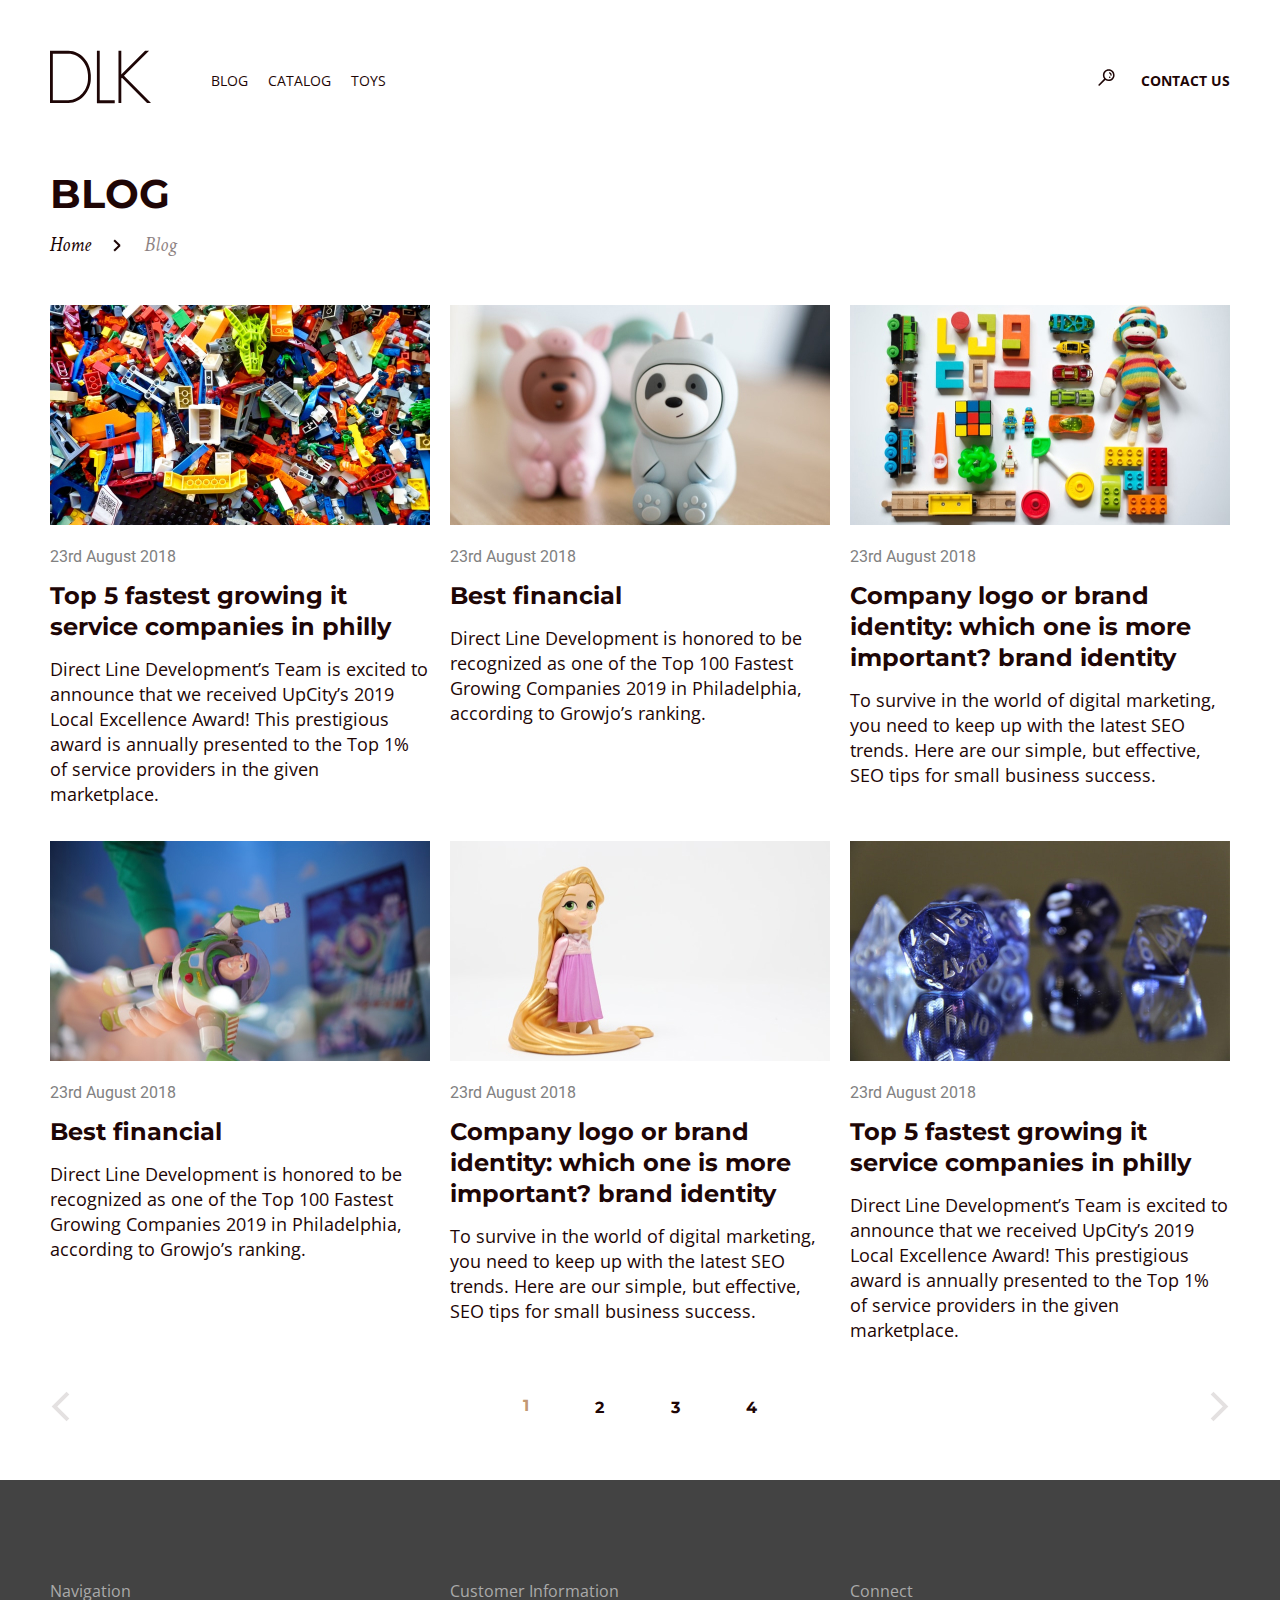
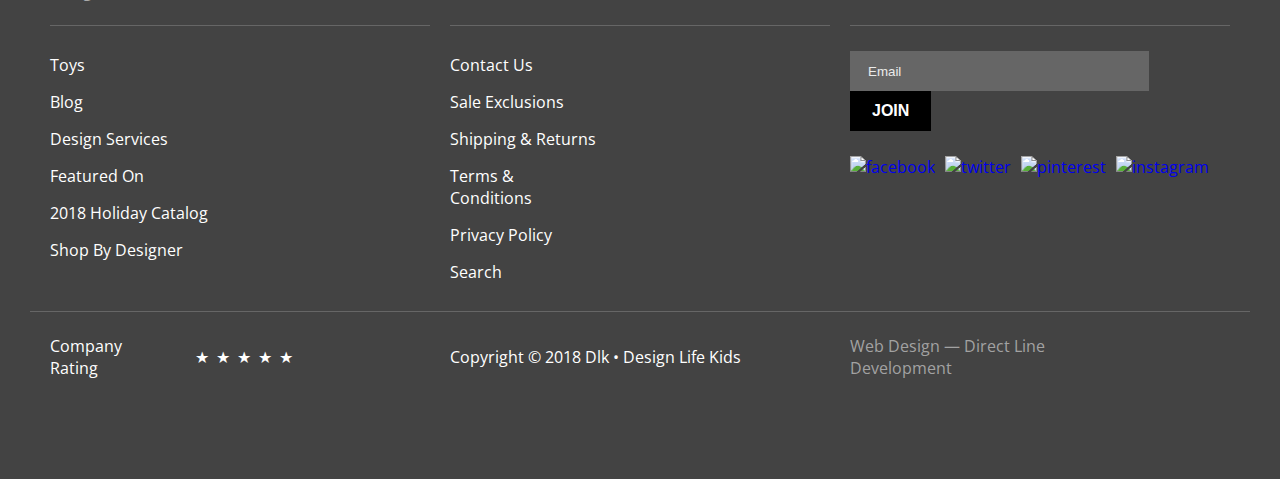
==== commit b6d33e17: "Merge pull request #6 from IdiyatovAlexandr/master" ====
--- a/folders/Blog/index.html
+++ b/folders/Blog/index.html
@@ -33,7 +33,7 @@
         <ul class="breadcrumbs list-point-none">
           <li><a class="breadcrumbs-link" href="/index.html">Home</a></li>
           <li class="breadcrumbs-item"></li>
-          <li class="breadcrumbs-active">Blog</li>
+          <li class="breadcrumbs-link breadcrumbs-active">Blog</li>
         </ul>
       </div>
       <article class="blogs container">
@@ -44,7 +44,7 @@
             <img class="blog-img" src="/images/blog1.jpg" alt="Top 5 companies" width="380" height="220">
             <span class="blog-date">23rd August 2018</span>
             <br>
-            <span class="blog-title">Top 5 fastest growing it service companies in philly</span> 
+            <span class="blog-title blog-title-hover">Top 5 fastest growing it service companies in philly</span> 
           </a>
           <p class="blog-text">Direct Line Development’s Team is excited to
             announce that we received UpCity’s 2019 Local
@@ -57,7 +57,7 @@
             <img class="blog-img" src="/images/blog2.jpg" alt="Best financial" width="380" height="220">
             <span class="blog-date">23rd August 2018</span>
             <br>
-            <span class="blog-title">Best financial</span>
+            <span class="blog-title blog-title-hover">Best financial</span>
           </a>
             <p class="blog-text">Direct Line Development is honored to be recognized
               as one of the Top 100 Fastest Growing Companies 2019
@@ -69,7 +69,7 @@
             <img class="blog-img" src="/images/blog3.jpg" alt="Brand identity" width="380" height="220">
             <span class="blog-date">23rd August 2018</span>
             <br>
-            <span class="blog-title">Company logo or brand identity: which one is more important? brand identity</span>
+            <span class="blog-title blog-title-hover">Company logo or brand identity: which one is more important? brand identity</span>
           </a>
             <p class="blog-text">To survive in the world of digital marketing, you
               need to keep up with the latest SEO trends. Here are
@@ -81,7 +81,7 @@
             <img class="blog-img" src="/images/blog4.jpg" alt="Best financial" width="380" height="220">
             <span class="blog-date">23rd August 2018</span>
             <br>
-            <span class="blog-title">Best financial</span>
+            <span class="blog-title blog-title-hover">Best financial</span>
           </a>
             <p class="blog-text">Direct Line Development is honored to be recognized
               as one of the Top 100 Fastest Growing Companies 2019
@@ -93,7 +93,7 @@
             <img class="blog-img" src="/images/blog5.jpg" alt="Brand identity" width="380" height="220">
             <span class="blog-date">23rd August 2018</span>
             <br>
-            <span class="blog-title">Company logo or brand identity: which one is more important? brand identity</span>          </a>
+            <span class="blog-title blog-title-hover">Company logo or brand identity: which one is more important? brand identity</span>          </a>
             <p class="blog-text">To survive in the world of digital marketing, you
             need to keep up with the latest SEO trends. Here are
             our simple, but effective, SEO tips for small business success.
@@ -104,7 +104,7 @@
             <img class="blog-img" src="/images/blog6.jpg" alt="Top 5 companies" width="380" height="220">
             <span class="blog-date">23rd August 2018</span>
             <br>
-            <span class="blog-title">Top 5 fastest growing it service companies in philly</span> 
+            <span class="blog-title blog-title-hover">Top 5 fastest growing it service companies in philly</span> 
           </a>
           <p class="blog-text">Direct Line Development’s Team is excited to
             announce that we received UpCity’s 2019 Local
@@ -115,14 +115,14 @@
         </ul>
       </article>
       <div class="pagination-links container">
-        <button class="pagination-arrow arrow-left" type="button"></button>
+        <button class="pagination-arrow arrow-left" type="button" aria-label="arrow-left"></button>
           <ul class="pagination-list list-point-none">
-            <li><a class="pagination-link-active" href="#">1</a></li>
+            <li class="pagination-link pagination-link-active">1</li>
             <li><a class="pagination-link" href="#">2</a></li>
             <li><a class="pagination-link" href="#">3</a></li>
             <li><a class="pagination-link" href="#">4</a></li>
           </ul>
-        <button class="pagination-arrow arrow-right" type="button"></button>
+        <button class="pagination-arrow arrow-right" type="button" aria-label="arrow-right"></button>
       </div>
     </main>
     <footer class="footer">
--- a/common.css
+++ b/common.css
@@ -45,16 +45,10 @@
   outline: none;
 }
 
-.button:hover {
+.button:hover, .button:focus {
   background-color: #C29974;
   cursor: pointer;
 }
-
-.button:focus {
-  background-color: #C29974;
-  cursor: pointer;
-}
-
 
 .button:active {
   background-color: #CFAF91;
@@ -84,11 +78,13 @@
   opacity: 1;
 }
 
-.header-log:hover {
+.header-log:hover, .contact-link:hover, .link:hover, .header-button:hover,
+.header-log:focus, .contact-link:focus, .link:focus, .header-button:focus {
   opacity: 0.5;
-}
-
-.header-log:active {
+  outline: none;
+}
+
+.header-log:active, .contact-link:active, .link:active, .header-button:active {
   opacity: 0.1;
 }
 
@@ -108,19 +104,6 @@
   display: flex;
   justify-content: space-between;  
   align-items: center;
-}
-
-.contact-link {
-  margin-left: 26px;
-  opacity: 1;
-}
-
-.contact-link:hover {
-  opacity: 0.5;
-}
-
-.contact-link:active {
-  opacity: 0.1;
 }
 
 .link {
@@ -133,34 +116,18 @@
 
 }
 
-.link:hover {
-  opacity: 0.5;
-}
-
-.link:active {
-  opacity: 0.1;
-}
-
 .header-button {
   opacity: 1;
 }
 
-.header-button:hover {
-  opacity: 0.5;
-}
-
-.header-button:active {
-  opacity: 0.1;
-}
-
 .contact-link {
   font-weight: bold;
+  margin-left: 26px;
   font-size: 14px;
-  line-height: 19px;
-  display: flex;
-  align-items: center;
+  line-height: 19px;  
   text-transform: uppercase;
-  color: #1E0606;
+  color: #1E0606;  
+  opacity: 1;
 }
 
 /* footer */
@@ -201,16 +168,13 @@
   width: 158px;
 }
 
-.navigation-link:hover {
+.navigation-link:hover, .customer-information-link:hover,
+.navigation-link:focus, .customer-information-link:focus {
   opacity: .5;
-}
-
-.navigation-link:focus {
-  opacity: .5;
-  outline: none;
-}
-
-.navigation-link:active {
+  outline: none;
+}
+
+.navigation-link:active, .customer-information-link:active {
   opacity: .2;
   cursor: none;
 }
@@ -221,7 +185,7 @@
 }
 
 .customer-information-title {
-  padding: 23px 0px;
+  padding: 23px 0;
   margin-top: 77px;
   border-bottom: 1px solid  #666666;
   margin-bottom: 28px;
@@ -239,20 +203,6 @@
   color: #FFFFFF;
   padding-bottom: 15px;
   width: 148px;
-}
-
-.customer-information-link:hover {
-  opacity: .5;
-}
-
-.customer-information-link:active {
-  opacity: .2;
-  cursor: none;
-}
-
-.customer-information-link:focus {
-  opacity: .5;
-  outline: none;
 }
 
 .connect {
@@ -288,18 +238,12 @@
   outline: none;
 }
 
-.email-input:hover {
+.email-input:hover, .email-input:focus {
   background: #666666;
   border-color: #FFFDFD;
   cursor: pointer;
 }
 
-.email-input:focus {
-  background: #666666;
-  border-color: #FFFDFD;
-  cursor: pointer;
-}
-
 .email-input:active::-webkit-input-placeholder {
   background: #FFFFFF;
   border: 1px solid #666666;
@@ -309,26 +253,19 @@
 }
 
 .email-button {
-  border: 0px;
+  border: 0;
 }
 
 .social-link {
   display: flex;
-  padding: 9px 0px;
+  padding: 9px 0;
 }
 
 .social-img {
   margin-right: 10px;
 }
 
-.social-img:hover {
-  background: #666666;
-  border-radius: 15px;
-  cursor: pointer;
-  opacity: .6;
-}
-
-.social-img:focus {
+.social-img:hover, .social-img:focus  {
   background: #666666;
   border-radius: 15px;
   cursor: pointer;
@@ -359,8 +296,9 @@
   display: flex;
   align-items: center;
   color: #FFFFFF;
-  width: 380px;
+  width: 250px;
   padding-top: 7px;
+  margin-right: 130px;
 }
 
 .company-rating:hover {
@@ -406,23 +344,17 @@
   align-items: center;
   color: #A2A2A2;
   padding-top: 7px;
-  width: 380px;
-}
-
-.web-design-link:hover {
+  width: 300px;
+  margin-right: 80px;
+}
+
+.web-design-link:hover, .web-design-link:focus {
   text-decoration-line: underline;
   color: #FFFFFF;
-}
-
-.web-design-link:focus {
-  text-decoration-line: underline;
-  color: #FFFFFF;
   outline: none;
 }
 
 .web-design-link:active {
-  text-decoration-line: underline;
-  color: #FFFFFF;
   cursor: none;
 }
 
@@ -462,26 +394,9 @@
   outline: none;
 }
 
-.form-input:focus {
-  background: #FFFFFF;
+.form-input:focus, .form-input:hover {
   border: 2px solid rgba(0, 0, 0, 0.3);
-  box-sizing: border-box;
   padding: 12px;
-  font-family: 'Roboto', 'news-roman', sans-serif;
-  font-size: 18px;
-  line-height: 21px;
-  color: #1E0606;
-}
-
-.form-input:hover {
-  background: #FFFFFF;
-  border: 2px solid rgba(0, 0, 0, 0.3);
-  box-sizing: border-box;
-  padding: 12px;
-  font-family: 'Roboto', 'news-roman', sans-serif;
-  font-size: 18px;
-  line-height: 21px;
-  color: #1E0606;
 }
 
 .form-input-name {
@@ -500,66 +415,215 @@
 .form-input-message {
   width: 600px;
   min-height: 150px;
+  resize: none;
+  margin-bottom: -6px;
 }
 
 .form-consent {
   font-family: 'Roboto', 'news-roman', sans-serif;
   font-size: 14px;
-  line-height: 16px;
+  line-height: 20px;
   color: #1E0606;
   margin-bottom: 20px;
   display: flex;
   align-items: center;
+  position: relative;
+  cursor: pointer;
 }
 
 .input-consent {
   position: absolute;
   opacity: 0;
-
-}
-
-.form-consent:hover {
-  text-decoration: underline;
-  cursor: pointer;
 }
 
 .input-consent-indicator {
-  position: relative;
+  padding-left: 33px;
+}
+
+.input-consent-indicator::before {
+  content: "";
+  position: absolute;
+  top: 0;
+  left: 0;
+  width: 19px;
+  height: 19px;
   border: 2px solid #C29974;
   border-radius: 3px;
-  width: 19px;
-  height: 19px;
-  margin-right: 15px;
+}
+
+.input-consent:checked + .input-consent-indicator::before {
+  background: url(/images/checkbox.svg) no-repeat #FFFFFF;
+}
+
+.input-consent:focus + .input-consent-indicator {
+  text-decoration: underline;
+} 
+
+.input-consent:disabled + .input-consent-indicator::before {
+  border: 2px solid #E1CDBA;
+}
+
+/* breadcrumbs */
+
+.breadcrumbs {
+  display: flex;
+  justify-content: space-between;
+  position: relative;
+}
+
+.breadcrumbs-item::before, .breadcrumbs-item-1::before {
+  content: "";
+  position: absolute;
+  top: 11px;
+  left: 66px;
+  transform: rotate(45deg);
+  width: 2px;
+  height: 8px;
+  background-color:  #1E0606;
+}
+
+.breadcrumbs-item::after, .breadcrumbs-item-1::after {
+  content: "";
+  position: absolute;
+  top: 6px;
+  left: 66px;
+  transform: rotate(-45deg);
+  width: 2px;
+  height: 8px;
+  background-color:  #1E0606;
+}
+
+.breadcrumbs-item-2::before {
+  content: "";
+  position: absolute;
+  top: 10px;
+  left: 170px;
+  transform: rotate(45deg);
+  width: 2px;
+  height: 8px;
+  background-color:  #1E0606;
+}
+
+.breadcrumbs-item-2::after {
+  content: "";
+  position: absolute;
+  top: 5px;
+  left: 170px;
+  transform: rotate(-45deg);
+  width: 2px;
+  height: 8px;
+  background-color:  #1E0606;
+}
+
+.breadcrumbs-link {
+  font-family: 'Crimson Text', 'tinos', serif;
+  font-style: italic;
+  font-size: 20px;
+  line-height: 25px;
+  color: #1E0606;
+}
+
+.breadcrumbs-link:hover, .breadcrumbs-link:focus {
+  opacity: .75;
+}
+
+.breadcrumbs-link:active {
+  color: #1E0606;
+  opacity: 1;
+}
+
+.breadcrumbs-active {
+  opacity: .5;
+}
+
+/* pagination */
+
+.pagination-links {
+  display: flex;
+  justify-content: space-between;
+  align-items: center;
+}
+
+.pagination-list {
+  display: flex;
+  justify-content: space-between;
+  width: 234px;
+}
+
+.pagination-link {
+  font-family: 'Montserrat', 'Open Sans', sans-serif;
+  font-weight: bold;
+  font-size: 16px;
+  line-height: 20px;
+  text-transform: uppercase;
+  color: #1E0606;
+}
+
+.pagination-link-active {
+  color: #C29974;
+}
+
+.pagination-link:hover, .pagination-link:focus {
+  color: #1E0606;
+  opacity: 0.5;
+  outline: none;
+}
+
+.pagination-link:active {
+  color: #1E0606;
+  opacity: 1;
+  cursor: none;
+}
+
+.pagination-arrow {
+  border: none;
+  background: white;
+  outline: none;
+}
+
+.arrow-left::before {
+  content: "";
+  display: flex;
+  position: relative;
+  transform: rotate(45deg);
+  width: 21px;
+  height: 21px;
+  border-left: 4px solid rgba(30, 6, 6, 0.12);
+  border-bottom: 4px solid rgba(30, 6, 6, 0.12);
+}
+
+.arrow-left:hover::before, .arrow-left:focus::before {
+  border-left: 4px solid #C29974;
+  border-bottom: 4px solid #C29974;
   cursor: pointer;
 }
 
-.input-consent:checked + .input-consent-indicator {
-  background: #ffffff;
-}
-
-.input-consent:focus + .input-consent-indicator {
-  background: #ffffff;
-}
-
-.input-consent:checked + .input-consent-indicator::before {
+.arrow-left:active::before {
+  border-left: 4px solid #C29974;
+  border-bottom: 4px solid #C29974;
+  cursor: none;
+}
+
+.arrow-right::before {
   content: "";
-  border: 1.5px solid #C29974;
-  border-radius: 0.7px;
-  transform: rotate(30deg);
-  position: absolute;
-  height: 15px;
-  top: -2px;
-  left: 9px;
-}
-
-.input-consent:checked + .input-consent-indicator::after {
-  content: "";
-  border: 1.5px solid #C29974;
-  border-radius: 0.7px;
-  transform: rotate(-30deg);
-  position: absolute;
-  height: 10px;
-  top: 3px;
-  left: 3px;
-}
-
+  display: flex;
+  position: relative;
+  transform: rotate(-45deg);
+  width: 21px;
+  height: 21px;
+  border-right: 4px solid rgba(30, 6, 6, 0.12);
+  border-bottom: 4px solid rgba(30, 6, 6, 0.12);
+}
+
+.arrow-right:hover::before, .arrow-right:focus::before {
+  border-right: 4px solid #C29974;
+  border-bottom: 4px solid #C29974;
+  cursor: pointer;
+}
+
+.arrow-right:active::before {
+  border-right: 4px solid #C29974;
+  border-bottom: 4px solid #C29974;
+  cursor: none;
+}
+
--- a/folders/Blog/style.css
+++ b/folders/Blog/style.css
@@ -12,61 +12,9 @@
 }
 
 .breadcrumbs {
-  display: flex;
   min-width: 127px;
-  justify-content: space-between;
-  position: relative;
   margin-top: 7px;
   margin-bottom: 15px;
-}
-
-.breadcrumbs-item::before {
-  content: "";
-  position: absolute;
-  top: 10px;
-  left: 65px;
-  transform: rotate(45deg);
-  width: 2px;
-  height: 8px;
-  background-color:  #1E0606;
-}
-
-.breadcrumbs-item::after {
-  content: "";
-  position: absolute;
-  top: 5px;
-  left: 65px;
-  transform: rotate(-45deg);
-  width: 2px;
-  height: 8px;
-  background-color:  #1E0606;
-}
-
-.breadcrumbs-link {
-  font-family: 'Crimson Text', 'tinos', serif;
-  font-style: italic;
-  font-size: 20px;
-  line-height: 25px;
-  color: #1E0606;
-}
-
-.breadcrumbs-link:hover {
-  opacity: .75;
-}
-
-.breadcrumbs-link:active {
-  color: #1E0606;
-  opacity: 1;
-}
-
-.breadcrumbs-active {
-
-  font-family: 'Crimson Text', 'tinos', serif;
-  font-style: italic;
-  font-size: 20px;
-  line-height: 25px;
-  color: #1E0606;
-  opacity: .5;
 }
 
 .blogs-list {
@@ -89,14 +37,12 @@
   display: flex;
   flex-wrap: wrap;
   padding-top: 17px;
-
 }
 
 .blog-title {
   display: flex;
   flex-wrap: wrap;
   margin-top: -8px;
-  margin-bottom: px;
   font-family: 'Montserrat', 'Open Sans', sans-serif;
   font-weight: bold;
   font-size: 24px;
@@ -104,8 +50,9 @@
   color: #1E0606;
 }
 
-.blog-title:hover {
+.blog-link:hover .blog-title-hover {
   text-decoration: underline;
+  text-decoration-color: #1E0606;
 }
 
 .blog-text {
@@ -118,158 +65,12 @@
 }
 
 .pagination-links {
-  display: flex;
-  justify-content: space-between;
-  align-items: center;
   padding-top: 2px;
   padding-bottom: 2px;
 }
 
 
 .pagination-list {
-  display: flex;
-  justify-content: space-between;
-  width: 234px;
   margin: 0;
 }
 
-.pagination-link:hover {
-  color: #1E0606;
-  opacity: 0.5;
-}
-
-.pagination-link:focus {
-  color: #1E0606;
-  opacity: 0.5;
-  outline: none;
-}
-
-.pagination-link-active:focus {
-  color: #1E0606;
-  opacity: 0.5;
-  outline: none;
-}
-
-.pagination-link:active {
-  color: #1E0606;
-  opacity: 1;
-  cursor: none;
-}
-
-.pagination-arrow {
-  border: none;
-  background: white;
-  outline: none;
-}
-
-.arrow-left::before {
-  content: "";
-  display: flex;
-  position: relative;
-  transform: rotate(45deg);
-  width: 21px;
-  height: 21px;
-  border-left: 4px solid rgba(30, 6, 6, 0.12);
-  border-bottom: 4px solid rgba(30, 6, 6, 0.12);
-}
-
-.arrow-left:hover::before {
-  content: "";
-  display: flex;
-  position: relative;
-  transform: rotate(45deg);
-  width: 21px;
-  height: 21px;
-  border-left: 4px solid #C29974;
-  border-bottom: 4px solid #C29974;
-  cursor: pointer;
-}
-
-.arrow-left:active::before {
-  content: "";
-  display: flex;
-  position: relative;
-  transform: rotate(45deg);
-  width: 21px;
-  height: 21px;
-  border-left: 4px solid #C29974;
-  border-bottom: 4px solid #C29974;
-  cursor: none;
-}
-
-.arrow-left:focus::before {
-  content: "";
-  display: flex;
-  position: relative;
-  transform: rotate(45deg);
-  width: 21px;
-  height: 21px;
-  border-left: 4px solid #C29974;
-  border-bottom: 4px solid #C29974;
-  cursor: pointer;
-}
-
-.arrow-right::before {
-  content: "";
-  display: flex;
-  position: relative;
-  transform: rotate(-45deg);
-  width: 21px;
-  height: 21px;
-  border-right: 4px solid rgba(30, 6, 6, 0.12);
-  border-bottom: 4px solid rgba(30, 6, 6, 0.12);
-}
-
-.arrow-right:hover::before {
-  content: "";
-  display: flex;
-  position: relative;
-  transform: rotate(-45deg);
-  width: 21px;
-  height: 21px;
-  border-right: 4px solid #C29974;
-  border-bottom: 4px solid #C29974;
-  cursor: pointer;
-}
-
-.arrow-right:active::before {
-  content: "";
-  display: flex;
-  position: relative;
-  transform: rotate(-45deg);
-  width: 21px;
-  height: 21px;
-  border-right: 4px solid #C29974;
-  border-bottom: 4px solid #C29974;
-  cursor: none;
-}
-
-.arrow-right:focus::before {
-  content: "";
-  display: flex;
-  position: relative;
-  transform: rotate(-45deg);
-  width: 21px;
-  height: 21px;
-  border-right: 4px solid #C29974;
-  border-bottom: 4px solid #C29974;
-  cursor: pointer;
-}
-
-.pagination-link {
-  font-family: 'Montserrat', 'Open Sans', sans-serif;
-  font-weight: bold;
-  font-size: 16px;
-  line-height: 20px;
-  text-transform: uppercase;
-  color: #1E0606;
-}
-
-.pagination-link-active {
-  font-family: 'Montserrat', 'Open Sans', sans-serif;
-  font-weight: bold;
-  font-size: 16px;
-  line-height: 20px;
-  text-transform: uppercase;
-  color: #C29974;
-}